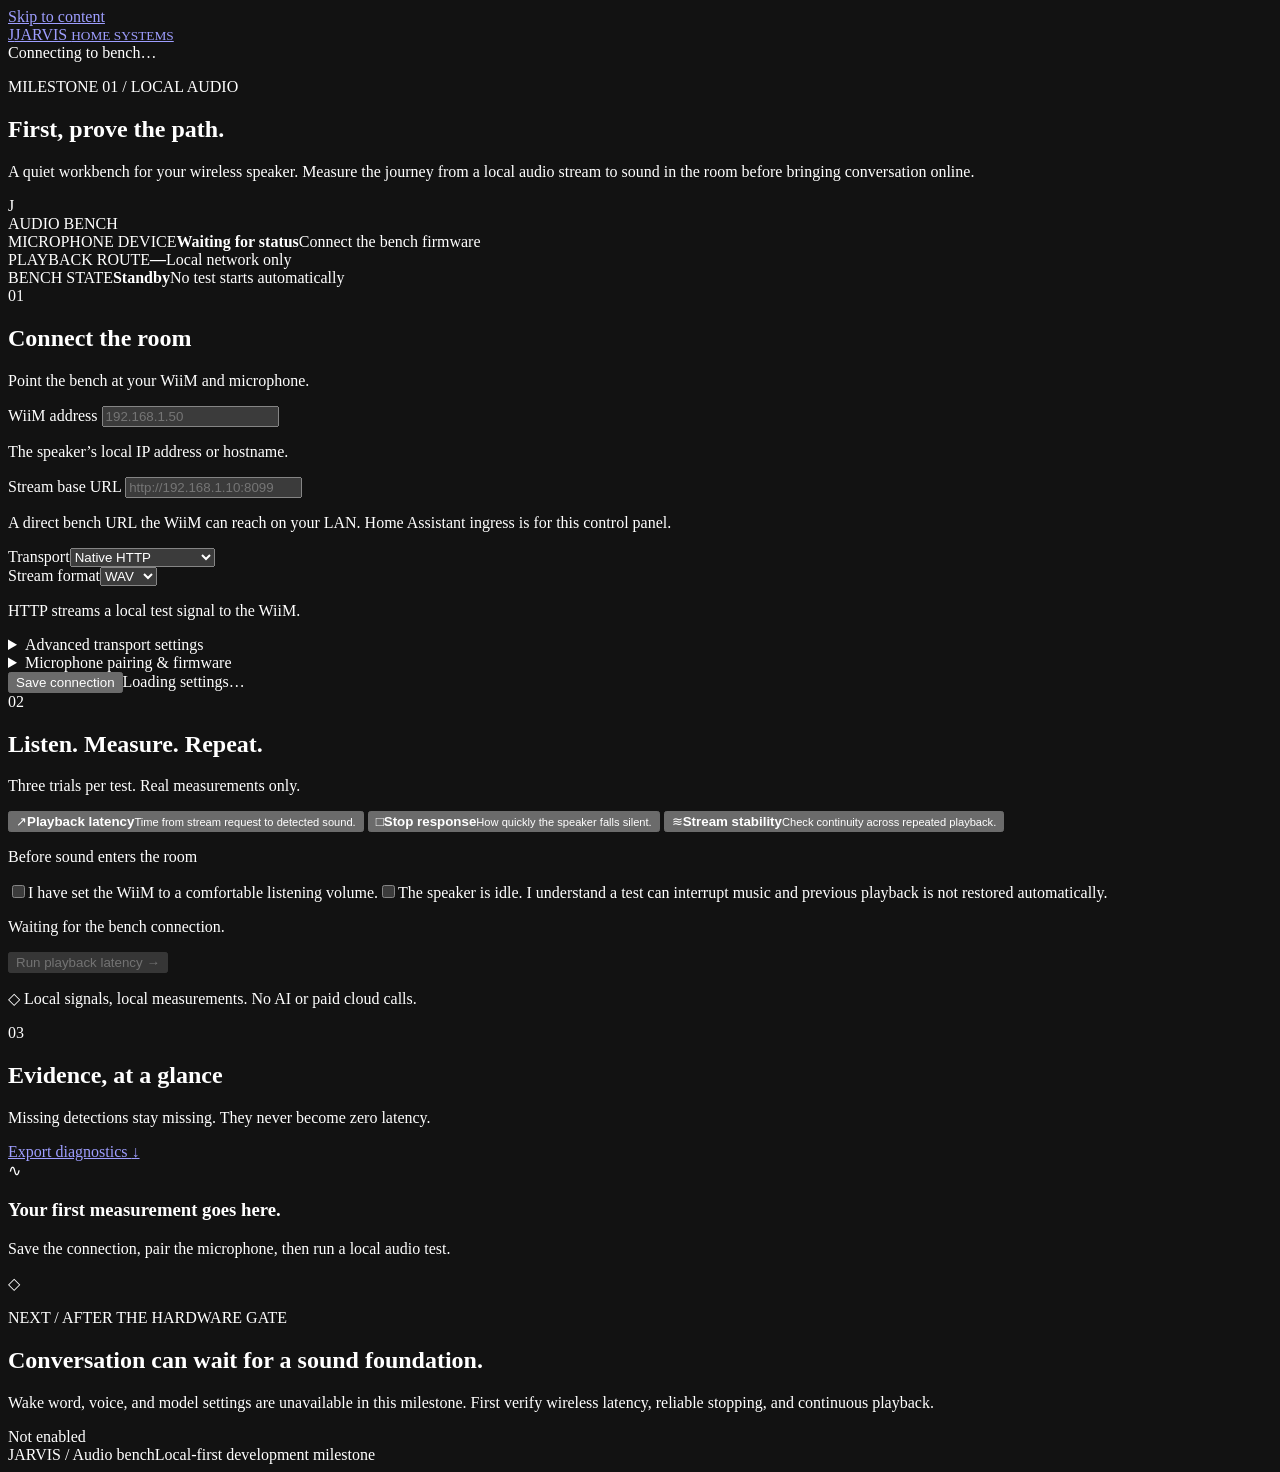
==== jarvis/static/index.html @ 62d4795e "Build the local Jarvis wireless audio bench and ESPHome firmware" ====
<!doctype html>
<html lang="en">
<head>
  <meta charset="utf-8">
  <meta name="viewport" content="width=device-width, initial-scale=1">
  <meta name="color-scheme" content="dark">
  <title>Jarvis · Audio bench</title>
  <link rel="stylesheet" href="static/styles.css">
  <script src="static/app.js" defer></script>
</head>
<body>
  <a class="skip" href="#main">Skip to content</a>
  <div class="shell">
    <header class="masthead">
      <a class="brand" href="./" aria-label="Jarvis audio bench home"><span class="brand-mark" aria-hidden="true">J</span><span>JARVIS <small>HOME SYSTEMS</small></span></a>
      <div class="connection"><span class="dot" id="connection-dot"></span><span id="connection-label">Connecting to bench…</span></div>
    </header>
    <main id="main">
      <section class="hero" aria-labelledby="page-title">
        <div><p class="eyebrow">MILESTONE 01 / LOCAL AUDIO</p><h1 id="page-title">First, prove the path.</h1><p class="intro">A quiet workbench for your wireless speaker. Measure the journey from a local audio stream to sound in the room before bringing conversation online.</p></div>
        <div class="signal-art" aria-hidden="true"><div class="orbit orbit-one"></div><div class="orbit orbit-two"></div><div class="signal-core"><span>J</span></div><span class="orbit-label">AUDIO BENCH</span></div>
      </section>
      <div id="notice" class="notice" role="status" aria-live="polite" hidden></div>
      <section class="status-strip" aria-label="Current system status">
        <div><span class="meta-label">MICROPHONE DEVICE</span><strong id="device-status">Waiting for status</strong><span id="device-detail" class="muted">Connect the bench firmware</span></div>
        <div><span class="meta-label">PLAYBACK ROUTE</span><strong id="route-status">—</strong><span id="route-detail" class="muted">Local network only</span></div>
        <div><span class="meta-label">BENCH STATE</span><strong id="test-status">Standby</strong><span id="test-detail" class="muted">No test starts automatically</span></div>
      </section>
      <div class="workspace">
        <section class="panel setup" aria-labelledby="setup-title">
          <div class="section-heading"><span class="step">01</span><div><h2 id="setup-title">Connect the room</h2><p>Point the bench at your WiiM and microphone.</p></div></div>
          <form id="config-form">
            <label for="wiim-host">WiiM address</label>
            <input id="wiim-host" name="wiim_host" placeholder="192.168.1.50" autocomplete="off" spellcheck="false" required>
            <p class="field-help">The speaker’s local IP address or hostname.</p>
            <label for="stream-base-url">Stream base URL</label>
            <input id="stream-base-url" name="stream_base_url" type="url" placeholder="http://192.168.1.10:8099" autocomplete="off" spellcheck="false" required>
            <p class="field-help">A direct bench URL the WiiM can reach on your LAN. Home Assistant ingress is for this control panel.</p>
            <div class="form-row"><div><label for="route">Transport</label><select id="route" name="route"><option value="http">Native HTTP</option><option value="slimproto">SlimProto</option><option value="airplay" disabled>AirPlay (unavailable)</option></select></div><div><label for="codec">Stream format</label><select id="codec" name="codec"><option value="wav">WAV</option><option value="flac">FLAC</option></select></div></div>
            <p id="transport-help" class="field-help">HTTP streams a local test signal to the WiiM.</p>
            <details class="device-setup"><summary>Advanced transport settings</summary><div class="details-content">
              <label class="check"><input id="verify-tls" name="verify_tls" type="checkbox" checked><span>Verify WiiM HTTPS certificate</span></label>
              <p id="tls-warning" class="field-help result-warning" hidden>Certificate verification is disabled only for the configured LAN receiver. Use this only if you trust that receiver and its local address.</p>
              <div class="form-row"><div><label for="slimproto-port">SlimProto port</label><input id="slimproto-port" name="slimproto_port" type="number" min="1024" max="65535" value="3483" required></div><div><label for="slimproto-player">SlimProto player</label><select id="slimproto-player" name="slimproto_player_id"><option value="">Automatic player</option></select></div></div>
              <p class="field-help">Enable the WiiM’s Squeezelite / LMS input and set its server to <strong id="lms-host">the HA address in your stream URL</strong>. Use the port above. If Music Assistant already uses port 3483, choose a free port and save.</p>
              <p id="slimproto-status" class="field-help">Save a stream URL to start the local SlimProto service.</p>
              <p id="airplay-status" class="field-help">AirPlay baseline is unavailable until its receiver capability and credentials are validated.</p>
            </div></details>
            <details class="device-setup"><summary>Microphone pairing & firmware</summary><div class="details-content">
              <label for="device-token">Device token</label><div class="token-row"><input id="device-token" name="device_token" type="password" autocomplete="new-password" spellcheck="false" aria-describedby="token-help"><button class="button subtle" id="reveal-token" type="button" aria-label="Show device token" aria-pressed="false">Show</button><button class="button subtle" id="copy-token" type="button">Copy</button></div>
              <p id="token-help" class="field-help">Use this secret only in your microphone firmware. Keep this panel behind authenticated Home Assistant ingress or on a trusted local network.</p>
              <a class="text-link" href="api/firmware" download>Download firmware bundle <span aria-hidden="true">↗</span></a>
            </div></details>
            <div class="save-row"><button class="button primary" id="save-config" type="submit">Save connection</button><span id="save-state" class="muted" aria-live="polite">Loading settings…</span></div>
          </form>
        </section>
        <section class="panel tests" aria-labelledby="tests-title">
          <div class="section-heading"><span class="step">02</span><div><h2 id="tests-title">Listen. Measure. Repeat.</h2><p>Three trials per test. Real measurements only.</p></div></div>
          <div class="test-options" role="group" aria-label="Choose audio test">
            <button class="test-option selected" data-kind="latency" type="button" aria-pressed="true"><span class="test-icon" aria-hidden="true">↗</span><span><strong>Playback latency</strong><small>Time from stream request to detected sound.</small></span><span class="radio-dot" aria-hidden="true"></span></button>
            <button class="test-option" data-kind="stop" type="button" aria-pressed="false"><span class="test-icon" aria-hidden="true">□</span><span><strong>Stop response</strong><small>How quickly the speaker falls silent.</small></span><span class="radio-dot" aria-hidden="true"></span></button>
            <button class="test-option" data-kind="stability" type="button" aria-pressed="false"><span class="test-icon" aria-hidden="true">≋</span><span><strong>Stream stability</strong><small>Check continuity across repeated playback.</small></span><span class="radio-dot" aria-hidden="true"></span></button>
          </div>
          <div class="preflight"><p class="preflight-title">Before sound enters the room</p><label class="check"><input id="volume-confirmed" type="checkbox"><span>I have set the WiiM to a comfortable listening volume.</span></label><label class="check"><input id="idle-confirmed" type="checkbox"><span>The speaker is idle. I understand a test can interrupt music and previous playback is not restored automatically.</span></label></div>
          <p id="readiness" class="readiness" aria-live="polite">Waiting for the bench connection.</p>
          <div class="test-actions"><button class="button primary" id="run-test" type="button" disabled>Run playback latency <span aria-hidden="true">→</span></button><button class="button danger" id="cancel-test" type="button" hidden>Stop test</button></div>
          <p class="local-note"><span aria-hidden="true">◇</span> Local signals, local measurements. No AI or paid cloud calls.</p>
        </section>
      </div>
      <section class="panel results" aria-labelledby="results-title"><div class="results-heading"><div class="section-heading"><span class="step">03</span><div><h2 id="results-title">Evidence, at a glance</h2><p>Missing detections stay missing. They never become zero latency.</p></div></div><a class="button subtle" href="api/diagnostics" download>Export diagnostics <span aria-hidden="true">↓</span></a></div><div id="results-list"><div class="empty-state"><span aria-hidden="true">∿</span><h3>Your first measurement goes here.</h3><p>Save the connection, pair the microphone, then run a local audio test.</p></div></div></section>
      <section class="future" aria-labelledby="future-title"><span class="future-symbol" aria-hidden="true">◇</span><div><p class="eyebrow">NEXT / AFTER THE HARDWARE GATE</p><h2 id="future-title">Conversation can wait for a sound foundation.</h2><p>Wake word, voice, and model settings are unavailable in this milestone. First verify wireless latency, reliable stopping, and continuous playback.</p></div><span class="tag">Not enabled</span></section>
    </main>
    <footer><span>JARVIS <span class="footer-divider">/</span> Audio bench</span><span id="version">Local-first development milestone</span></footer>
  </div>
</body>
</html>
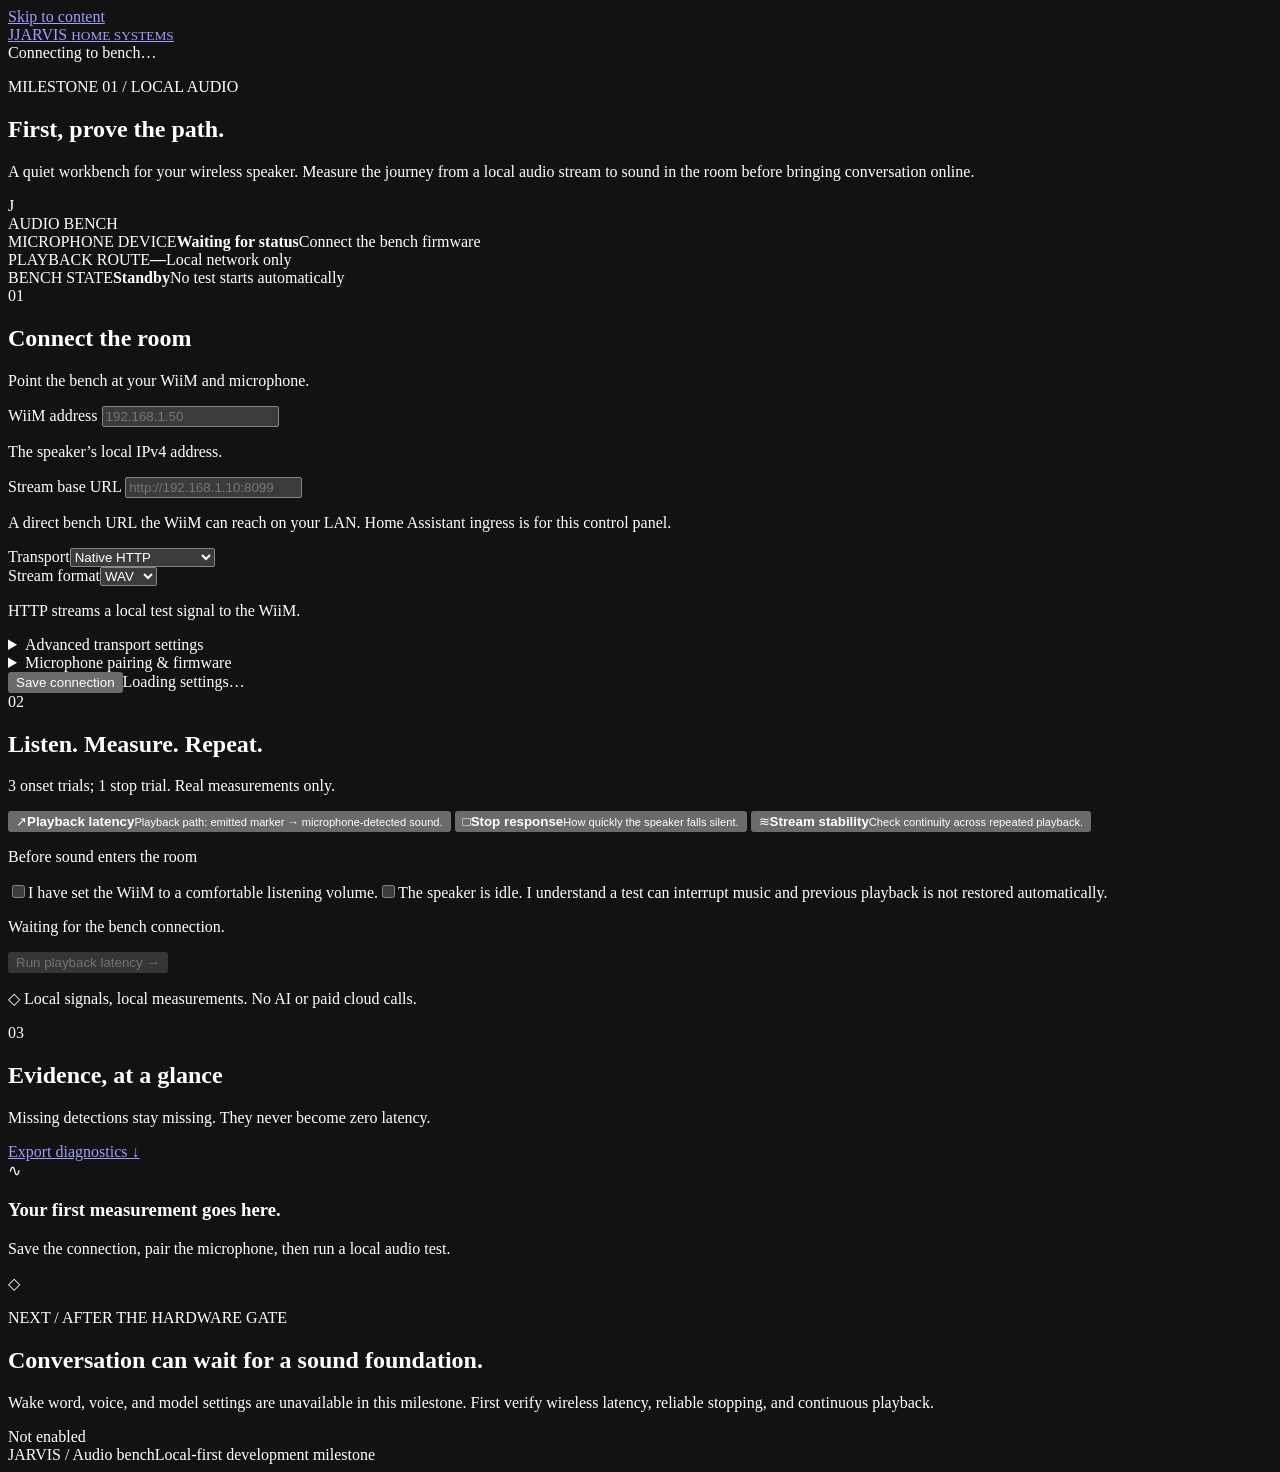
==== commit 077658b2: "Finalize measurement feedback and source-only install packaging" ====
--- a/jarvis/static/index.html
+++ b/jarvis/static/index.html
@@ -32,7 +32,7 @@
           <form id="config-form">
             <label for="wiim-host">WiiM address</label>
             <input id="wiim-host" name="wiim_host" placeholder="192.168.1.50" autocomplete="off" spellcheck="false" required>
-            <p class="field-help">The speaker’s local IP address or hostname.</p>
+            <p class="field-help">The speaker’s local IPv4 address.</p>
             <label for="stream-base-url">Stream base URL</label>
             <input id="stream-base-url" name="stream_base_url" type="url" placeholder="http://192.168.1.10:8099" autocomplete="off" spellcheck="false" required>
             <p class="field-help">A direct bench URL the WiiM can reach on your LAN. Home Assistant ingress is for this control panel.</p>
@@ -55,9 +55,9 @@
           </form>
         </section>
         <section class="panel tests" aria-labelledby="tests-title">
-          <div class="section-heading"><span class="step">02</span><div><h2 id="tests-title">Listen. Measure. Repeat.</h2><p>Three trials per test. Real measurements only.</p></div></div>
+          <div class="section-heading"><span class="step">02</span><div><h2 id="tests-title">Listen. Measure. Repeat.</h2><p>3 onset trials; 1 stop trial. Real measurements only.</p></div></div>
           <div class="test-options" role="group" aria-label="Choose audio test">
-            <button class="test-option selected" data-kind="latency" type="button" aria-pressed="true"><span class="test-icon" aria-hidden="true">↗</span><span><strong>Playback latency</strong><small>Time from stream request to detected sound.</small></span><span class="radio-dot" aria-hidden="true"></span></button>
+            <button class="test-option selected" data-kind="latency" type="button" aria-pressed="true"><span class="test-icon" aria-hidden="true">↗</span><span><strong>Playback latency</strong><small>Playback path: emitted marker → microphone-detected sound.</small></span><span class="radio-dot" aria-hidden="true"></span></button>
             <button class="test-option" data-kind="stop" type="button" aria-pressed="false"><span class="test-icon" aria-hidden="true">□</span><span><strong>Stop response</strong><small>How quickly the speaker falls silent.</small></span><span class="radio-dot" aria-hidden="true"></span></button>
             <button class="test-option" data-kind="stability" type="button" aria-pressed="false"><span class="test-icon" aria-hidden="true">≋</span><span><strong>Stream stability</strong><small>Check continuity across repeated playback.</small></span><span class="radio-dot" aria-hidden="true"></span></button>
           </div>
